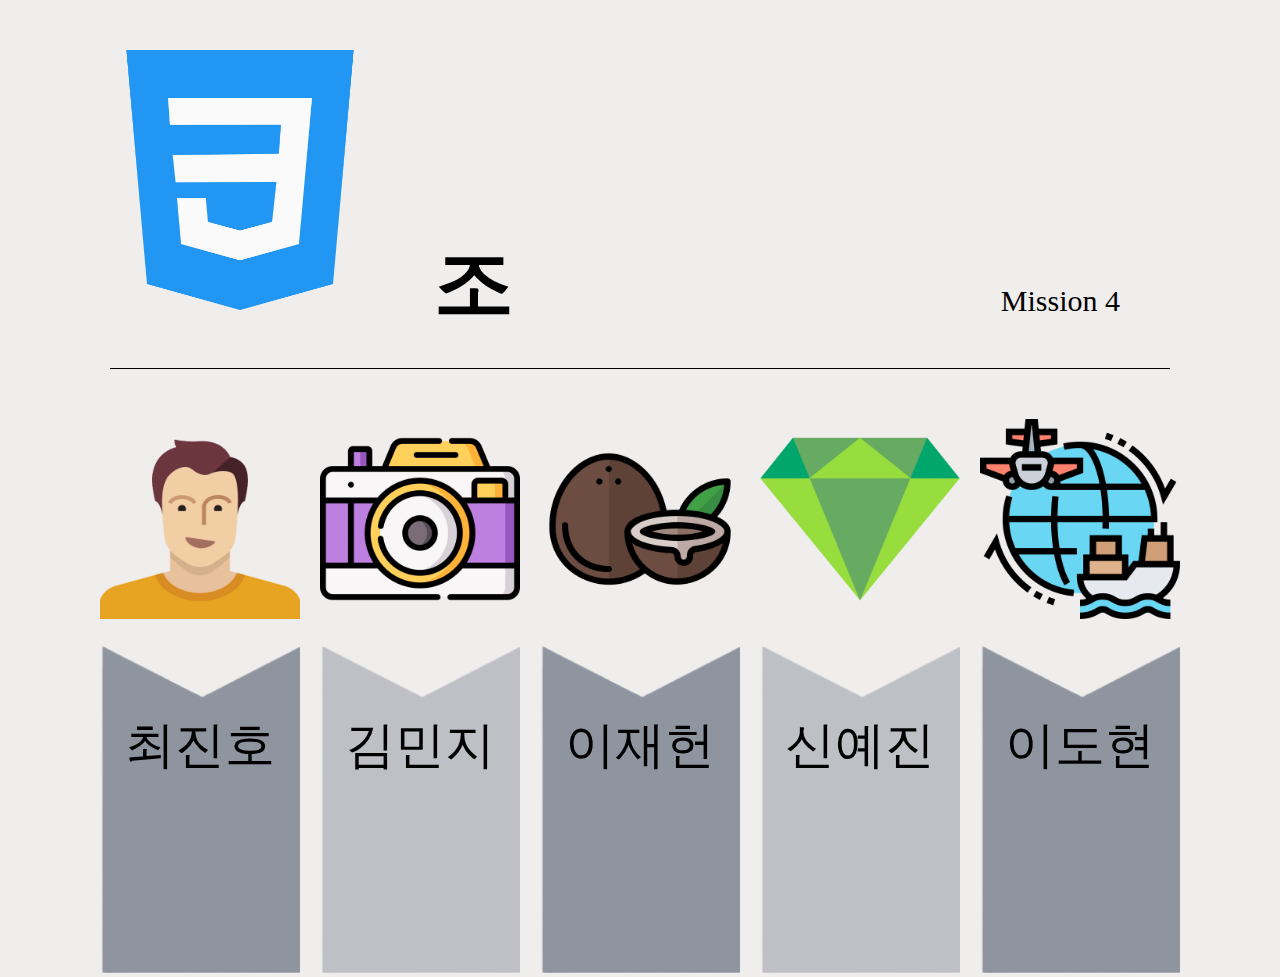
==== index.html @ 4ea42b29 "jinho_1" ====
<!DOCTYPE html>
<html lang="ko">
<head>
    <meta charset="UTF-8">
    <meta http-equiv="X-UA-Compatible" content="IE=edge">
    <meta name="viewport" content="width=device-width, initial-scale=1.0">
    <title>Document</title>

    <link rel="shortcut icon" href="resources/main_images/team_logo2.png">
    <link rel="icon" href="resources/main_images/team_logo2.png">
    <style type="text/css">
        *{
            margin: 0;
            padding: 0;
            background: rgb(240, 237, 237);
        }
        .team_top{
            display: flex;
            margin: 50px 110px 50px 110px;
            align-items: baseline;
            border-bottom: 1px solid black;
            padding-bottom: 30px;
            position: relative;
        }

        #team_logo{
            width: 260px;
            padding-right: 60px;
        }
        h1{
            font-size: 80px;
            display: inline;
        }
        .mission{
            position: absolute;
            right: 50px;
            bottom: 50px;
            font-size: 30px;
        }
        .team_box1{
            display: flex;
            justify-content: space-between;
            padding: 0px 100px;
        }
        .team_mates1{
            list-style: none;
        }
        .team_main{
            width: 200px;
        }
        .team_box2{
            display: flex;
            justify-content: space-between;
            padding: 0px 100px;
        }
        .team_mates2{
            list-style: none;
            display: flex;
            padding-top: 20px;
            position: relative;
        }
        .team_mates2 p {
            position: absolute;
            top: 25%;
            background: rgba(0, 0, 0, 0);
            font-size: 50px;
            left: 25px;
            color: black;
        }
        .team_mates2>a>img{
            width: 200px;
            height: 330px;
        }
    </style>


</head>
<body>
    <header class="team_top">
        <div>
            <img id="team_logo" src="resources/main_images/team_logo2.png" alt="팀로고">
            <h1>조</h1>
        </div>
        <div class="mission"><p>Mission 4</p></div>
    </header>
    <ul class="team_box1">
        <li class="team_mates1"><a href="html/Choijinho_map.html" target="_blank"><img src="resources/main_images/jinho.png" alt="최진호" class="team_main"></a></li>
        <li class="team_mates1"><a href="#" target="_blank"><img src="resources/main_images/KMJ_camera.png" alt="김민지" class="team_main"></a></li>
        <li class="team_mates1"><a href="#" target="_blank"><img src="resources/main_images/coconutgames.png" alt="이재헌" class="team_main"></a></li>
        <li class="team_mates1"><a href="html/yj.html" target="_blank"><img src="resources/main_images/diamond.png" alt="신예진" class="team_main"></a></li>
        <li class="team_mates1"><a href="#" target="_blank"><img src="resources/main_images/LDH_logo.ico" alt="이도현" class="team_main"></a></li>
    </ul>
    <ul class="team_box2">
        <li class="team_mates2">
            <a href="html/Choijinho_map.html" target="_blank"><img src="resources/main_images/1233.png" alt="최진호" ></a>
            <a href="html/Choijinho_map.html" target="_blank"><p>최진호</p></a>
        </li>
        <li class="team_mates2">
            <a href="#" target="_blank"><img src="resources/main_images/1233.png" alt="김민지" style="opacity: 0.5;"></a>
            <a href="#" target="_blank"><p>김민지</p></a>
        </li>
        <li class="team_mates2">
            <a href="#" target="_blank"><img src="resources/main_images/1233.png" alt="이재헌" ></a>
            <a href="#" target="_blank"><p>이재헌</p></a>
        </li>
        <li class="team_mates2">
            <a href="html/yj.html" target="_blank"><img src="resources/main_images/1233.png" alt="신예진" style="opacity: 0.5;"></a>
            <a href="html/yj.html" target="_blank"><p>신예진</p></a>
        </li>
        <li class="team_mates2">
            <a href="#" target="_blank"><img src="resources/main_images/1233.png" alt="이도현" ></a>
            <a href="#" target="_blank"><p>이도현</p></a>
        </li>
    </ul>
    
</body>
</html>
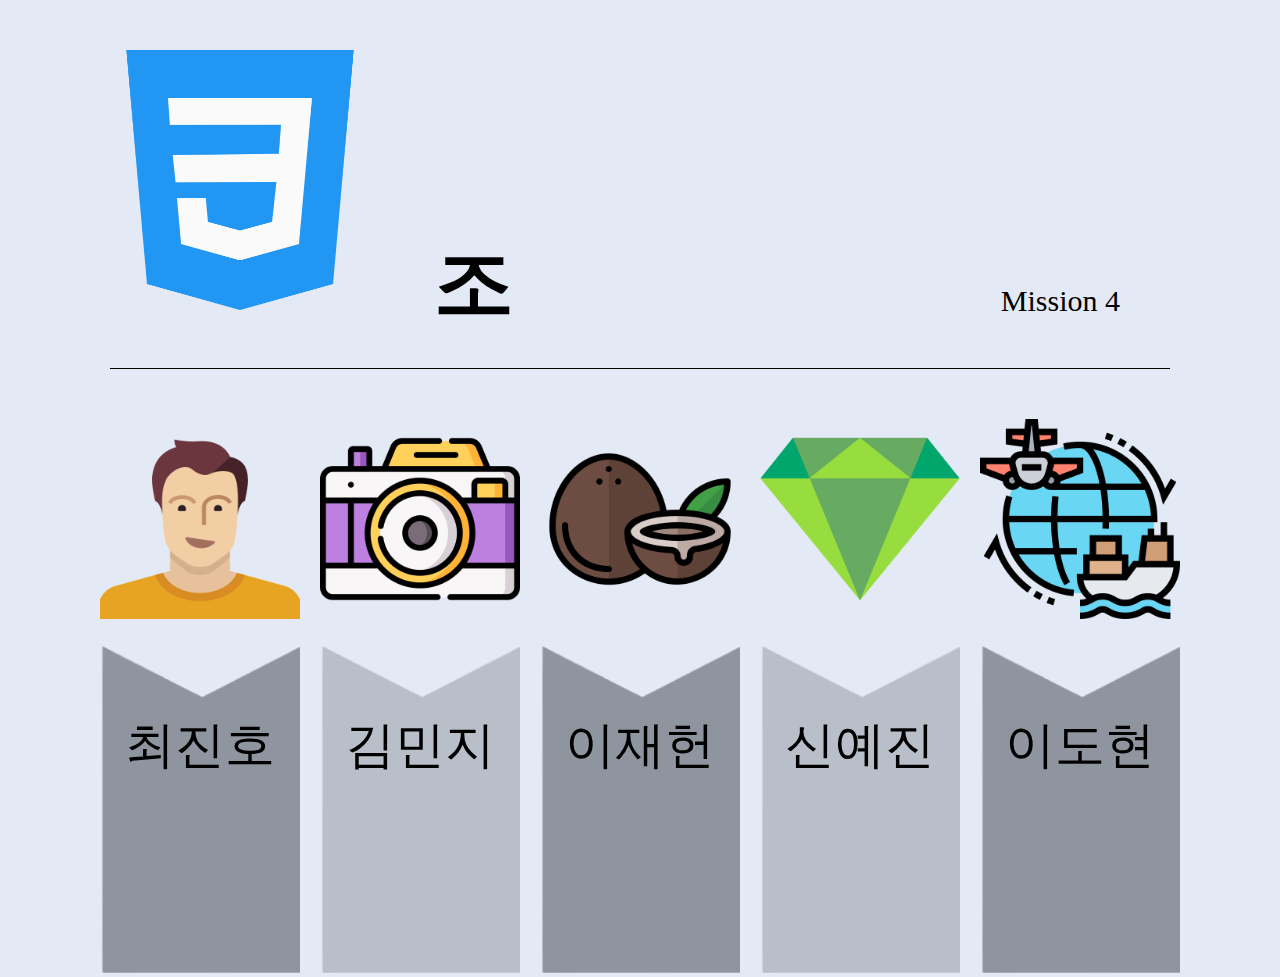
==== commit 51aab25f: "main bg color change" ====
--- a/index.html
+++ b/index.html
@@ -12,7 +12,7 @@
         *{
             margin: 0;
             padding: 0;
-            background: rgb(240, 237, 237);
+            background: rgb(228, 234, 245);
         }
         .team_top{
             display: flex;
@@ -22,7 +22,6 @@
             padding-bottom: 30px;
             position: relative;
         }
-
         #team_logo{
             width: 260px;
             padding-right: 60px;
@@ -72,8 +71,6 @@
             height: 330px;
         }
     </style>
-
-
 </head>
 <body>
     <header class="team_top">
@@ -84,32 +81,32 @@
         <div class="mission"><p>Mission 4</p></div>
     </header>
     <ul class="team_box1">
-        <li class="team_mates1"><a href="html/Choijinho_map.html" target="_blank"><img src="resources/main_images/jinho.png" alt="최진호" class="team_main"></a></li>
-        <li class="team_mates1"><a href="#" target="_blank"><img src="resources/main_images/KMJ_camera.png" alt="김민지" class="team_main"></a></li>
-        <li class="team_mates1"><a href="#" target="_blank"><img src="resources/main_images/coconutgames.png" alt="이재헌" class="team_main"></a></li>
-        <li class="team_mates1"><a href="html/yj.html" target="_blank"><img src="resources/main_images/diamond.png" alt="신예진" class="team_main"></a></li>
-        <li class="team_mates1"><a href="#" target="_blank"><img src="resources/main_images/LDH_logo.ico" alt="이도현" class="team_main"></a></li>
+        <li class="team_mates1"><a href="html/Choijinho_location.html" target="_blank"><img src="resources/main_images/jinho.png" alt="최진호" class="team_main"></a></li>
+        <li class="team_mates1"><a href="html/KimMinJi_location.html" target="_blank"><img src="resources/main_images/KMJ_camera.png" alt="김민지" class="team_main"></a></li>
+        <li class="team_mates1"><a href="html/leejaeheon_location.html" target="_blank"><img src="resources/main_images/coconutgames.png" alt="이재헌" class="team_main"></a></li>
+        <li class="team_mates1"><a href="html/yj_map.html" target="_blank"><img src="resources/main_images/diamond.png" alt="신예진" class="team_main"></a></li>
+        <li class="team_mates1"><a href="html/dohyun.location.html" target="_blank"><img src="resources/main_images/LDH_logo.ico" alt="이도현" class="team_main"></a></li>
     </ul>
     <ul class="team_box2">
         <li class="team_mates2">
-            <a href="html/Choijinho_map.html" target="_blank"><img src="resources/main_images/1233.png" alt="최진호" ></a>
-            <a href="html/Choijinho_map.html" target="_blank"><p>최진호</p></a>
+            <a href="html/Choijinho_location.html" target="_blank"><img src="resources/main_images/1233.png" alt="최진호" ></a>
+            <a href="html/Choijinho_location.html" target="_blank"><p>최진호</p></a>
         </li>
         <li class="team_mates2">
-            <a href="#" target="_blank"><img src="resources/main_images/1233.png" alt="김민지" style="opacity: 0.5;"></a>
-            <a href="#" target="_blank"><p>김민지</p></a>
+            <a href="html/KimMinJi_location.html" target="_blank"><img src="resources/main_images/1233.png" alt="김민지" style="opacity: 0.5;"></a>
+            <a href="html/KimMinJi_location.html" target="_blank"><p>김민지</p></a>
         </li>
         <li class="team_mates2">
-            <a href="#" target="_blank"><img src="resources/main_images/1233.png" alt="이재헌" ></a>
-            <a href="#" target="_blank"><p>이재헌</p></a>
+            <a href="html/leejaeheon_location.html" target="_blank"><img src="resources/main_images/1233.png" alt="이재헌" ></a>
+            <a href="html/leejaeheon_location.html" target="_blank"><p>이재헌</p></a>
         </li>
         <li class="team_mates2">
-            <a href="html/yj.html" target="_blank"><img src="resources/main_images/1233.png" alt="신예진" style="opacity: 0.5;"></a>
-            <a href="html/yj.html" target="_blank"><p>신예진</p></a>
+            <a href="html/yj_map.html" target="_blank"><img src="resources/main_images/1233.png" alt="신예진" style="opacity: 0.5;"></a>
+            <a href="html/yj_map.html" target="_blank"><p>신예진</p></a>
         </li>
         <li class="team_mates2">
-            <a href="#" target="_blank"><img src="resources/main_images/1233.png" alt="이도현" ></a>
-            <a href="#" target="_blank"><p>이도현</p></a>
+            <a href="html/dohyun.location.html" target="_blank"><img src="resources/main_images/1233.png" alt="이도현" ></a>
+            <a href="html/dohyun.location.html" target="_blank"><p>이도현</p></a>
         </li>
     </ul>
     
